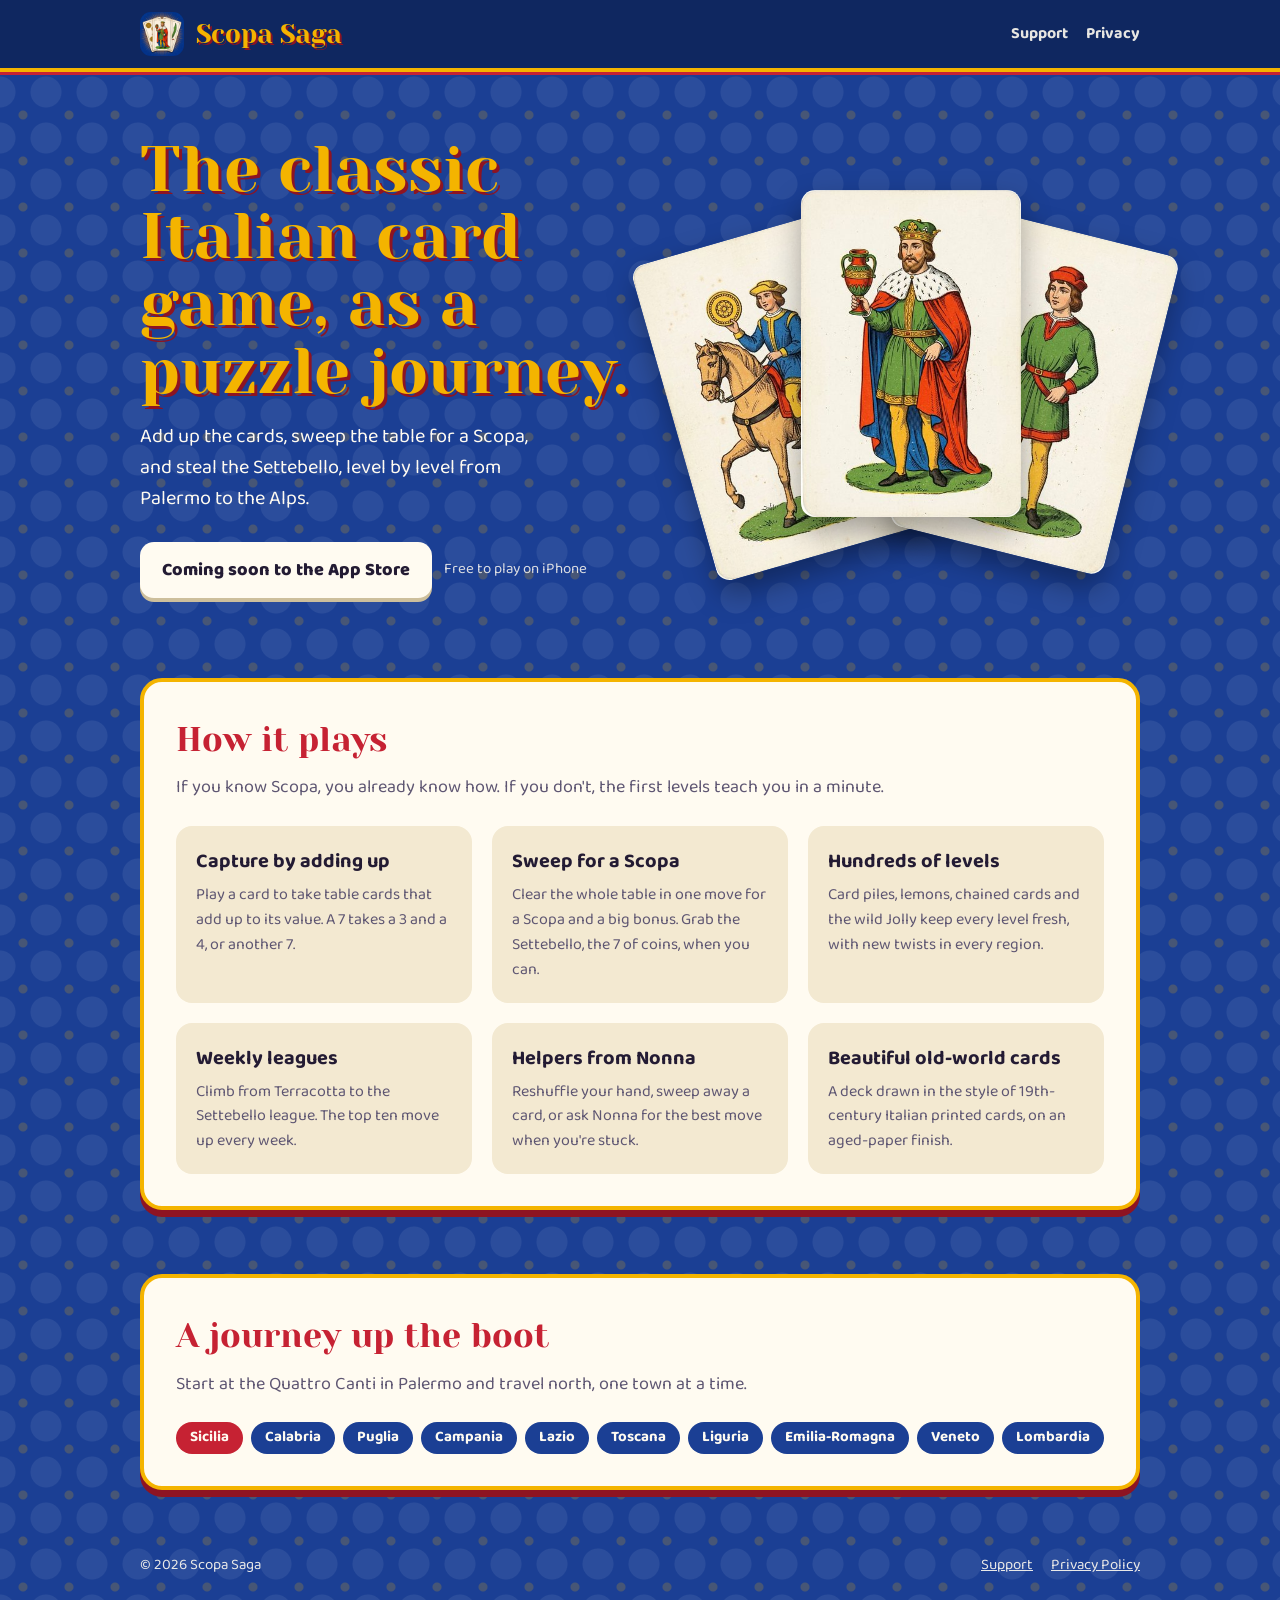
==== index.html @ 09e60a00 "Scopa Saga website: landing, privacy policy, support, app-ads.txt Co-Authored-By: Claude Opus 5.5 <n" ====
<!doctype html>
<html lang="en">
<head>
  <meta charset="utf-8">
  <meta name="viewport" content="width=device-width, initial-scale=1">
  <title>Scopa Saga</title>
  <meta name="description" content="Scopa Saga is a free card puzzle game: play the classic Italian game of Scopa through hundreds of levels on a journey from Sicily to the Alps.">
  <meta property="og:title" content="Scopa Saga">
  <meta property="og:description" content="The classic Italian card game, reimagined as a puzzle journey up the boot.">
  <meta property="og:image" content="https://scopasaga.com/img/og.jpg">
  <meta property="og:url" content="https://scopasaga.com/">
  <meta name="twitter:card" content="summary_large_image">
  <link rel="icon" href="img/favicon.png">
  <link rel="apple-touch-icon" href="img/apple-touch-icon.png">
  <link rel="preconnect" href="https://fonts.googleapis.com">
  <link rel="preconnect" href="https://fonts.gstatic.com" crossorigin>
  <link rel="stylesheet" href="https://fonts.googleapis.com/css2?family=Baloo+2:wght@500;700;800&family=Yeseva+One&display=swap">
  <link rel="stylesheet" href="style.css">
</head>
<body>
  <header class="top">
    <div class="wrap">
      <a class="brand" href="/"><img src="img/icon.png" alt=""><span>Scopa Saga</span></a>
      <nav class="nav"><a href="support.html">Support</a><a href="privacy.html">Privacy</a></nav>
    </div>
  </header>

  <main>
    <section class="wrap hero">
      <div>
        <h1>The classic Italian card game, as a puzzle journey.</h1>
        <p>Add up the cards, sweep the table for a Scopa, and steal the Settebello, level by level from Palermo to the Alps.</p>
        <div class="cta">
          <span class="btn soon" aria-disabled="true">Coming soon to the App Store</span>
          <span class="note">Free to play on iPhone</span>
        </div>
      </div>
      <div class="fan" aria-hidden="true">
        <img src="img/d9.jpg" alt="">
        <img src="img/s8.jpg" alt="">
        <img src="img/c10.jpg" alt="">
      </div>
    </section>

    <section class="wrap section">
      <div class="panel">
        <h2>How it plays</h2>
        <p class="lead">If you know Scopa, you already know how. If you don't, the first levels teach you in a minute.</p>
        <div class="features">
          <div class="feature"><h3>Capture by adding up</h3><p>Play a card to take table cards that add up to its value. A 7 takes a 3 and a 4, or another 7.</p></div>
          <div class="feature"><h3>Sweep for a Scopa</h3><p>Clear the whole table in one move for a Scopa and a big bonus. Grab the Settebello, the 7 of coins, when you can.</p></div>
          <div class="feature"><h3>Hundreds of levels</h3><p>Card piles, lemons, chained cards and the wild Jolly keep every level fresh, with new twists in every region.</p></div>
          <div class="feature"><h3>Weekly leagues</h3><p>Climb from Terracotta to the Settebello league. The top ten move up every week.</p></div>
          <div class="feature"><h3>Helpers from Nonna</h3><p>Reshuffle your hand, sweep away a card, or ask Nonna for the best move when you're stuck.</p></div>
          <div class="feature"><h3>Beautiful old-world cards</h3><p>A deck drawn in the style of 19th-century Italian printed cards, on an aged-paper finish.</p></div>
        </div>
      </div>
    </section>

    <section class="wrap section">
      <div class="panel">
        <h2>A journey up the boot</h2>
        <p class="lead">Start at the Quattro Canti in Palermo and travel north, one town at a time.</p>
        <ul class="route">
          <li>Sicilia</li><li>Calabria</li><li>Puglia</li><li>Campania</li><li>Lazio</li><li>Toscana</li>
          <li>Liguria</li><li>Emilia-Romagna</li><li>Veneto</li><li>Lombardia</li>
        </ul>
      </div>
    </section>
  </main>

  <footer class="foot">
    <div class="wrap">
      <span>© 2026 Scopa Saga</span>
      <nav><a href="support.html">Support</a><a href="privacy.html">Privacy Policy</a></nav>
    </div>
  </footer>
</body>
</html>
---- style.css ----
/* Scopa Saga site — same world as the game: cobalt majolica table, saffron trim, aged playing cards. */
:root {
  --cobalt: #1B3F94; --cobalt-deep: #0F2760; --saffron: #F4B400; --saffron-deep: #A97500;
  --red: #C62233; --red-deep: #8E1422; --paper: #FFFBF1; --paper-2: #F3E9D1; --ink: #231B33; --ink-soft: #5E5672;
  --display: 'Yeseva One', Georgia, 'Times New Roman', serif;
  --ui: 'Baloo 2', 'Trebuchet MS', system-ui, sans-serif;
}
* { box-sizing: border-box; }
html { -webkit-text-size-adjust: 100%; }
body {
  margin: 0; font-family: var(--ui); font-size: 18px; line-height: 1.55; color: var(--paper);
  background-color: var(--cobalt);
  background-image:
    radial-gradient(circle at 50% 50%, rgba(244,180,0,.2) 0 4px, transparent 5px),
    radial-gradient(circle at 0 0, rgba(255,255,255,.07) 0 15px, transparent 16px),
    radial-gradient(circle at 100% 0, rgba(255,255,255,.07) 0 15px, transparent 16px),
    radial-gradient(circle at 0 100%, rgba(255,255,255,.07) 0 15px, transparent 16px),
    radial-gradient(circle at 100% 100%, rgba(255,255,255,.07) 0 15px, transparent 16px);
  background-size: 46px 46px;
}
a { color: var(--saffron); }
a:focus-visible, .btn:focus-visible { outline: 3px solid var(--saffron); outline-offset: 3px; }
.wrap { max-width: 1040px; margin: 0 auto; padding-inline: 20px; }

/* Header */
.top { background: var(--cobalt-deep); border-bottom: 4px solid var(--saffron); box-shadow: 0 3px 0 var(--red); }
.top .wrap { display: flex; align-items: center; justify-content: space-between; gap: 16px; padding-block: 12px; }
.brand { display: flex; align-items: center; gap: 12px; text-decoration: none; }
.brand img { width: 44px; height: 44px; border-radius: 11px; }
.brand span { font-family: var(--display); font-size: 26px; color: var(--saffron); text-shadow: 2px 2px 0 var(--red-deep); }
.nav { display: flex; gap: 18px; font-weight: 700; font-size: 16px; }
.nav a { color: var(--paper); text-decoration: none; opacity: .9; }
.nav a:hover { opacity: 1; text-decoration: underline; }

/* Hero */
.hero { display: grid; grid-template-columns: 1.1fr 1fr; gap: 40px; align-items: center; padding-block: 64px 48px; }
.hero h1 { font-family: var(--display); font-weight: 400; font-size: clamp(40px, 6vw, 64px); line-height: 1.05; margin: 0 0 16px; color: var(--saffron); text-shadow: 3px 3px 0 var(--red-deep); text-wrap: balance; }
.hero p { font-size: 20px; margin: 0 0 28px; max-width: 34ch; }
.cta { display: flex; flex-wrap: wrap; gap: 12px; align-items: center; }
.btn { display: inline-flex; align-items: center; gap: 10px; padding: 14px 22px; border-radius: 14px; font: 800 18px var(--ui); text-decoration: none; background: var(--saffron); color: var(--ink); box-shadow: 0 4px 0 var(--saffron-deep); }
.btn.soon { background: var(--paper); box-shadow: 0 4px 0 #CDBF9C; }
.note { font-size: 15px; opacity: .85; }
.fan { position: relative; height: 420px; }
.fan img { position: absolute; top: 50%; left: 50%; width: 220px; border-radius: 14px; box-shadow: 0 14px 30px rgba(0,0,0,.35); transform-origin: 50% 120%; }
.fan img:nth-child(1) { transform: translate(-50%, -50%) rotate(-16deg) translateX(-70px); }
.fan img:nth-child(2) { transform: translate(-50%, -50%) rotate(14deg) translateX(70px); }
.fan img:nth-child(3) { transform: translate(-50%, -54%); }

/* Panels */
.panel { background: var(--paper); color: var(--ink); border: 4px solid var(--saffron); border-radius: 22px; box-shadow: 0 7px 0 var(--red-deep); padding: 32px; }
.section { padding-block: 32px; }
.section h2 { font-family: var(--display); font-weight: 400; font-size: 34px; color: var(--red); margin: 0 0 8px; text-wrap: balance; }
.section .lead { color: var(--ink-soft); margin: 0 0 24px; }
.features { display: grid; grid-template-columns: repeat(3, 1fr); gap: 20px; }
.feature { background: var(--paper-2); border-radius: 16px; padding: 20px; }
.feature h3 { margin: 0 0 6px; font-size: 20px; }
.feature p { margin: 0; color: var(--ink-soft); font-size: 16px; }
.route { display: flex; flex-wrap: wrap; gap: 8px; margin: 0; padding: 0; list-style: none; }
.route li { background: var(--cobalt); color: var(--paper); border-radius: 99px; padding: 4px 14px; font-weight: 700; font-size: 15px; }
.route li:first-child { background: var(--red); }

/* Document pages (privacy, support) */
.doc { max-width: 760px; margin: 40px auto 56px; }
.doc h1 { font-family: var(--display); font-weight: 400; font-size: 40px; color: var(--red); margin: 0 0 4px; }
.doc h2 { font-size: 22px; margin: 28px 0 6px; }
.doc p, .doc li { color: var(--ink); }
.doc .meta { color: var(--ink-soft); margin: 0 0 20px; }
.doc a { color: var(--red-deep); }
.doc table { border-collapse: collapse; width: 100%; font-size: 16px; }
.doc th, .doc td { text-align: left; vertical-align: top; padding: 8px 10px; border-bottom: 1px solid #E2D6B8; }
.doc th { background: var(--paper-2); }
.table-scroll { overflow-x: auto; }
details { background: var(--paper-2); border-radius: 12px; padding: 12px 16px; margin-bottom: 10px; }
summary { font-weight: 800; cursor: pointer; }

/* Footer */
.foot { padding-block: 32px 48px; font-size: 15px; opacity: .9; }
.foot .wrap { display: flex; flex-wrap: wrap; gap: 12px 24px; justify-content: space-between; }
.foot nav { display: flex; gap: 18px; }
.foot a { color: var(--paper); }

@media (max-width: 780px) {
  .hero { grid-template-columns: 1fr; padding-block: 40px 24px; text-align: center; }
  .hero p { margin-inline: auto; }
  .cta { justify-content: center; }
  .fan { height: 320px; }
  .fan img { width: 160px; }
  .features { grid-template-columns: 1fr; }
  .panel { padding: 22px; }
  .nav { gap: 12px; font-size: 15px; }
}
@media (prefers-reduced-motion: no-preference) {
  .fan img { transition: transform .4s ease; }
  .fan:hover img:nth-child(1) { transform: translate(-50%, -50%) rotate(-20deg) translateX(-86px); }
  .fan:hover img:nth-child(2) { transform: translate(-50%, -50%) rotate(18deg) translateX(86px); }
}
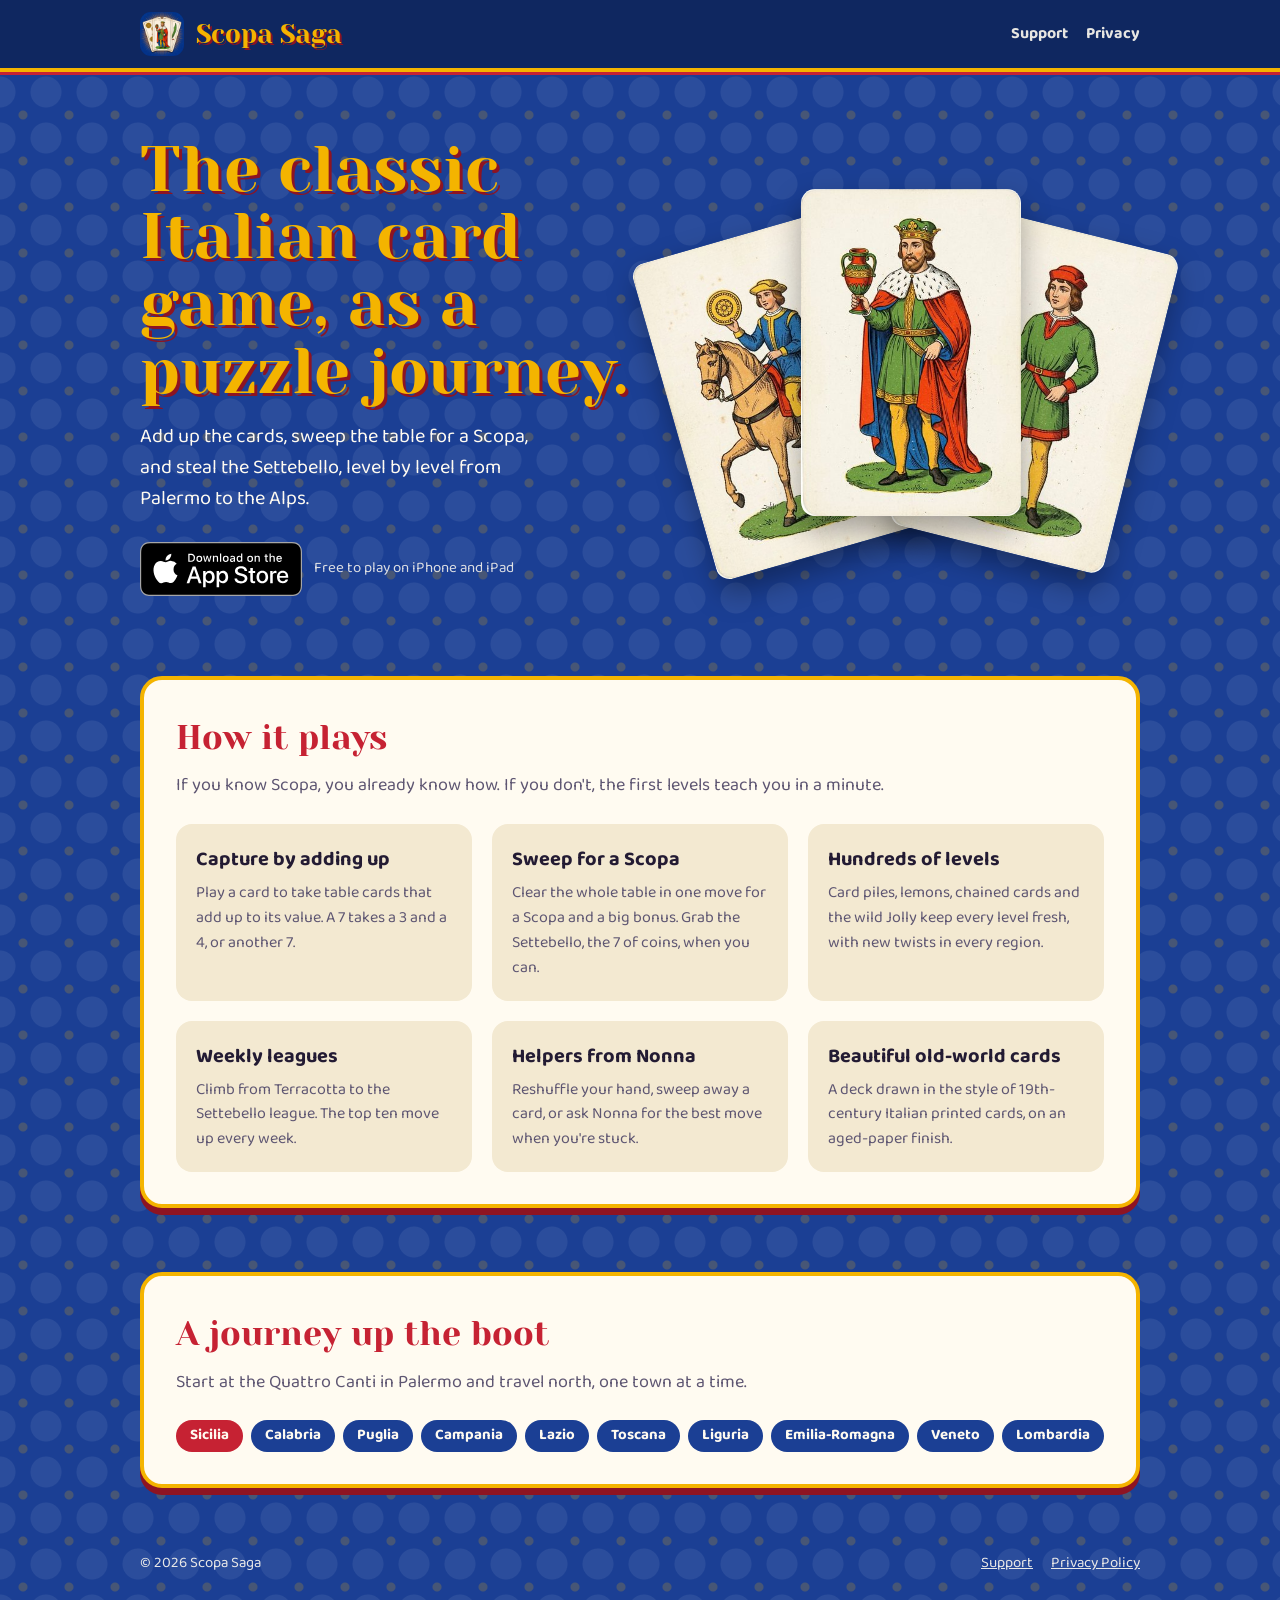
==== commit f9a8ade9: "Download on the App Store badge linking to the live listing Co-Authored-By: Claude Opus 5.5 <noreply" ====
--- a/index.html
+++ b/index.html
@@ -31,8 +31,8 @@
         <h1>The classic Italian card game, as a puzzle journey.</h1>
         <p>Add up the cards, sweep the table for a Scopa, and steal the Settebello, level by level from Palermo to the Alps.</p>
         <div class="cta">
-          <span class="btn soon" aria-disabled="true">Coming soon to the App Store</span>
-          <span class="note">Free to play on iPhone</span>
+          <a class="store-badge" href="https://apps.apple.com/app/scopa-saga/id6822959425"><img src="img/download-on-the-app-store.svg" alt="Download on the App Store" width="162" height="54"></a>
+          <span class="note">Free to play on iPhone and iPad</span>
         </div>
       </div>
       <div class="fan" aria-hidden="true">
--- a/style.css
+++ b/style.css
@@ -39,6 +39,9 @@
 .cta { display: flex; flex-wrap: wrap; gap: 12px; align-items: center; }
 .btn { display: inline-flex; align-items: center; gap: 10px; padding: 14px 22px; border-radius: 14px; font: 800 18px var(--ui); text-decoration: none; background: var(--saffron); color: var(--ink); box-shadow: 0 4px 0 var(--saffron-deep); }
 .btn.soon { background: var(--paper); box-shadow: 0 4px 0 #CDBF9C; }
+/* Apple's official badge, unmodified: at least 40px tall, clear space of a quarter of its height. */
+.store-badge { display: inline-block; padding: 14px; margin: -14px; line-height: 0; }
+.store-badge img { height: 54px; width: auto; }
 .note { font-size: 15px; opacity: .85; }
 .fan { position: relative; height: 420px; }
 .fan img { position: absolute; top: 50%; left: 50%; width: 220px; border-radius: 14px; box-shadow: 0 14px 30px rgba(0,0,0,.35); transform-origin: 50% 120%; }
